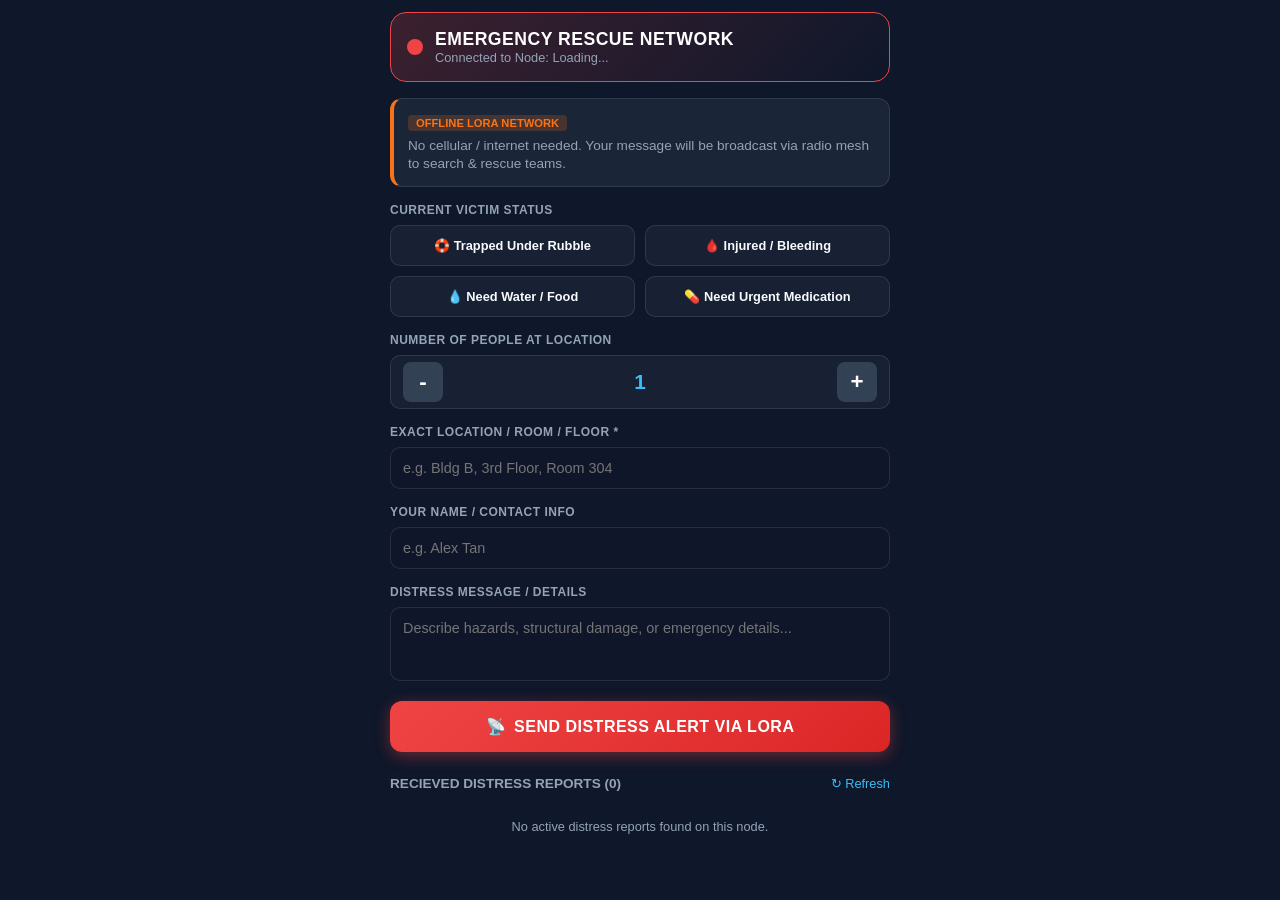
==== DisasterNode/data/index.html @ 5f5e0264 "first commit" ====
<!DOCTYPE html>
<html lang="en">
<head>
    <meta charset="UTF-8">
    <meta name="viewport" content="width=device-width, initial-scale=1.0, maximum-scale=1.0, user-scalable=no">
    <title>EMERGENCY DISASTER RESCUE PORTAL</title>
    <link rel="stylesheet" href="style.css">
</head>
<body>
    <div class="app-container">
        <!-- Top Emergency Header -->
        <header class="header">
            <div class="pulse-icon"></div>
            <div>
                <h1>EMERGENCY RESCUE NETWORK</h1>
                <p class="subtitle" id="nodeStatusText">Connected to Node: Loading...</p>
            </div>
        </header>

        <!-- Main SOS Form -->
        <main class="content">
            <div class="card emergency-banner">
                <span class="warning-tag">OFFLINE LORA NETWORK</span>
                <p>No cellular / internet needed. Your message will be broadcast via radio mesh to search & rescue teams.</p>
            </div>

            <form id="sosForm" class="sos-form">
                <!-- Status Checkbox Grid -->
                <div class="form-group">
                    <label class="section-title">CURRENT VICTIM STATUS</label>
                    <div class="checkbox-grid">
                        <label class="checkbox-btn danger">
                            <input type="checkbox" id="chkTrapped" name="trapped">
                            <span class="btn-box">🛟 Trapped Under Rubble</span>
                        </label>
                        <label class="checkbox-btn danger">
                            <input type="checkbox" id="chkInjured" name="injured">
                            <span class="btn-box">🩸 Injured / Bleeding</span>
                        </label>
                        <label class="checkbox-btn warning">
                            <input type="checkbox" id="chkNeedWater" name="needWater">
                            <span class="btn-box">💧 Need Water / Food</span>
                        </label>
                        <label class="checkbox-btn warning">
                            <input type="checkbox" id="chkNeedMeds" name="needMeds">
                            <span class="btn-box">💊 Need Urgent Medication</span>
                        </label>
                    </div>
                </div>

                <!-- Victim Count Slider -->
                <div class="form-group">
                    <label for="victimCount" class="section-title">NUMBER OF PEOPLE AT LOCATION</label>
                    <div class="victim-counter">
                        <button type="button" id="btnMinusCount" class="count-btn">-</button>
                        <span id="victimCountValue" class="count-display">1</span>
                        <button type="button" id="btnPlusCount" class="count-btn">+</button>
                    </div>
                </div>

                <!-- Location / Room input -->
                <div class="form-group">
                    <label for="txtLocation" class="section-title">EXACT LOCATION / ROOM / FLOOR *</label>
                    <input type="text" id="txtLocation" class="text-input" placeholder="e.g. Bldg B, 3rd Floor, Room 304" required maxlength="15">
                </div>

                <!-- Contact Name input -->
                <div class="form-group">
                    <label for="txtName" class="section-title">YOUR NAME / CONTACT INFO</label>
                    <input type="text" id="txtName" class="text-input" placeholder="e.g. Alex Tan" maxlength="15">
                </div>

                <!-- Message input -->
                <div class="form-group">
                    <label for="txtMessage" class="section-title">DISTRESS MESSAGE / DETAILS</label>
                    <textarea id="txtMessage" class="text-input textarea" rows="3" placeholder="Describe hazards, structural damage, or emergency details..." maxlength="60"></textarea>
                </div>

                <!-- Submit Button -->
                <button type="submit" id="btnSubmitSos" class="btn-sos-submit">
                    <span class="sos-icon">📡</span> SEND DISTRESS ALERT VIA LORA
                </button>
            </form>

            <!-- Status Alert Container -->
            <div id="statusAlert" class="status-alert hidden"></div>

            <!-- View Reported Emergencies -->
            <section class="distress-list-section">
                <div class="section-header">
                    <h2>RECIEVED DISTRESS REPORTS (<span id="distressCount">0</span>)</h2>
                    <button type="button" id="btnRefreshList" class="btn-refresh">↻ Refresh</button>
                </div>
                <div id="distressCards" class="distress-cards-container">
                    <p class="empty-msg">No active distress reports found on this node.</p>
                </div>
            </section>
        </main>
    </div>

    <script src="app.js"></script>
</body>
</html>
---- DisasterNode/data/style.css ----
/*
 * Emergency UI Design Token Palette - Dark Mode & High Contrast
 */
:root {
    --bg-dark: #0f172a;
    --card-bg: rgba(30, 41, 59, 0.85);
    --card-border: rgba(255, 255, 255, 0.1);
    --primary-red: #ef4444;
    --red-hover: #dc2626;
    --warning-orange: #f97316;
    --accent-blue: #38bdf8;
    --text-light: #f8fafc;
    --text-muted: #94a3b8;
    --success-green: #22c55e;
}

* {
    box-sizing: border-box;
    margin: 0;
    padding: 0;
    font-family: -apple-system, BlinkMacSystemFont, "Segoe UI", Roboto, Helvetica, Arial, sans-serif;
}

body {
    background-color: var(--bg-dark);
    color: var(--text-light);
    min-height: 100vh;
    display: flex;
    justify-content: center;
    align-items: flex-start;
    padding: 12px;
}

.app-container {
    width: 100%;
    max-width: 500px;
    margin: 0 auto;
}

/* Header Styling */
.header {
    display: flex;
    align-items: center;
    gap: 12px;
    padding: 16px;
    background: linear-gradient(135deg, rgba(239, 68, 68, 0.2), rgba(15, 23, 42, 0.9));
    border: 1px solid var(--primary-red);
    border-radius: 16px;
    margin-bottom: 16px;
}

.pulse-icon {
    width: 16px;
    height: 16px;
    background-color: var(--primary-red);
    border-radius: 50%;
    box-shadow: 0 0 0 0 rgba(239, 68, 68, 0.7);
    animation: pulse 1.6s infinite;
}

@keyframes pulse {
    0% { transform: scale(0.95); box-shadow: 0 0 0 0 rgba(239, 68, 68, 0.7); }
    70% { transform: scale(1); box-shadow: 0 0 0 10px rgba(239, 68, 68, 0); }
    100% { transform: scale(0.95); box-shadow: 0 0 0 0 rgba(239, 68, 68, 0); }
}

.header h1 {
    font-size: 1.1rem;
    font-weight: 800;
    letter-spacing: 0.5px;
    color: #ffffff;
}

.subtitle {
    font-size: 0.8rem;
    color: var(--text-muted);
}

/* Banner Card */
.card {
    background: var(--card-bg);
    border: 1px solid var(--card-border);
    backdrop-filter: blur(10px);
    border-radius: 12px;
    padding: 14px;
    margin-bottom: 16px;
}

.emergency-banner {
    border-left: 4px solid var(--warning-orange);
}

.warning-tag {
    display: inline-block;
    background-color: rgba(249, 115, 22, 0.2);
    color: var(--warning-orange);
    font-size: 0.7rem;
    font-weight: 700;
    padding: 2px 8px;
    border-radius: 4px;
    margin-bottom: 6px;
}

.emergency-banner p {
    font-size: 0.85rem;
    color: var(--text-muted);
    line-height: 1.3;
}

/* Form Styles */
.sos-form {
    display: flex;
    flex-direction: column;
    gap: 16px;
}

.section-title {
    display: block;
    font-size: 0.75rem;
    font-weight: 700;
    color: var(--text-muted);
    letter-spacing: 0.5px;
    margin-bottom: 8px;
}

.checkbox-grid {
    display: grid;
    grid-template-columns: 1fr 1fr;
    gap: 10px;
}

.checkbox-btn {
    position: relative;
    cursor: pointer;
}

.checkbox-btn input {
    position: absolute;
    opacity: 0;
    cursor: pointer;
}

.btn-box {
    display: flex;
    align-items: center;
    justify-content: center;
    padding: 12px 8px;
    background-color: rgba(30, 41, 59, 0.6);
    border: 1px solid var(--card-border);
    border-radius: 10px;
    font-size: 0.8rem;
    font-weight: 600;
    text-align: center;
    transition: all 0.2s ease;
}

.checkbox-btn input:checked + .btn-box {
    background-color: rgba(239, 68, 68, 0.25);
    border-color: var(--primary-red);
    color: #ffffff;
    box-shadow: 0 0 10px rgba(239, 68, 68, 0.3);
}

/* Counter */
.victim-counter {
    display: flex;
    align-items: center;
    justify-content: space-between;
    background-color: rgba(30, 41, 59, 0.6);
    border: 1px solid var(--card-border);
    border-radius: 10px;
    padding: 6px 12px;
}

.count-btn {
    width: 40px;
    height: 40px;
    border-radius: 8px;
    border: none;
    background-color: #334155;
    color: #ffffff;
    font-size: 1.4rem;
    font-weight: bold;
    cursor: pointer;
}

.count-display {
    font-size: 1.3rem;
    font-weight: 800;
    color: var(--accent-blue);
}

/* Inputs */
.text-input {
    width: 100%;
    padding: 12px;
    background-color: rgba(15, 23, 42, 0.8);
    border: 1px solid var(--card-border);
    border-radius: 10px;
    color: var(--text-light);
    font-size: 0.9rem;
    outline: none;
}

.text-input:focus {
    border-color: var(--accent-blue);
}

.textarea {
    resize: none;
}

/* Submit SOS Button */
.btn-sos-submit {
    width: 100%;
    padding: 16px;
    background: linear-gradient(135deg, var(--primary-red), var(--red-hover));
    border: none;
    border-radius: 12px;
    color: #ffffff;
    font-size: 1rem;
    font-weight: 800;
    letter-spacing: 0.5px;
    cursor: pointer;
    box-shadow: 0 4px 15px rgba(239, 68, 68, 0.4);
    display: flex;
    align-items: center;
    justify-content: center;
    gap: 8px;
}

.btn-sos-submit:active {
    transform: scale(0.98);
}

/* Alert Box */
.status-alert {
    padding: 12px;
    border-radius: 10px;
    font-size: 0.85rem;
    margin-top: 12px;
}

.status-alert.success {
    background-color: rgba(34, 197, 94, 0.2);
    border: 1px solid var(--success-green);
    color: #4ade80;
}

.status-alert.error {
    background-color: rgba(239, 68, 68, 0.2);
    border: 1px solid var(--primary-red);
    color: #fca5a5;
}

.hidden { display: none; }

/* Distress Cards Section */
.distress-list-section {
    margin-top: 24px;
}

.section-header {
    display: flex;
    justify-content: space-between;
    align-items: center;
    margin-bottom: 12px;
}

.section-header h2 {
    font-size: 0.85rem;
    font-weight: 700;
    color: var(--text-muted);
}

.btn-refresh {
    background: none;
    border: none;
    color: var(--accent-blue);
    font-size: 0.8rem;
    cursor: pointer;
}

.distress-card {
    background: var(--card-bg);
    border: 1px solid var(--card-border);
    border-radius: 10px;
    padding: 12px;
    margin-bottom: 10px;
}

.card-header {
    display: flex;
    justify-content: space-between;
    font-weight: bold;
    font-size: 0.9rem;
    color: var(--text-light);
    margin-bottom: 6px;
}

.tag-list {
    display: flex;
    gap: 6px;
    flex-wrap: wrap;
    margin-bottom: 6px;
}

.badge {
    font-size: 0.65rem;
    padding: 2px 6px;
    border-radius: 4px;
    font-weight: bold;
}

.badge.red { background-color: rgba(239, 68, 68, 0.3); color: #fca5a5; }
.badge.orange { background-color: rgba(249, 115, 22, 0.3); color: #fdba74; }

.empty-msg {
    font-size: 0.8rem;
    color: var(--text-muted);
    text-align: center;
    padding: 16px;
}
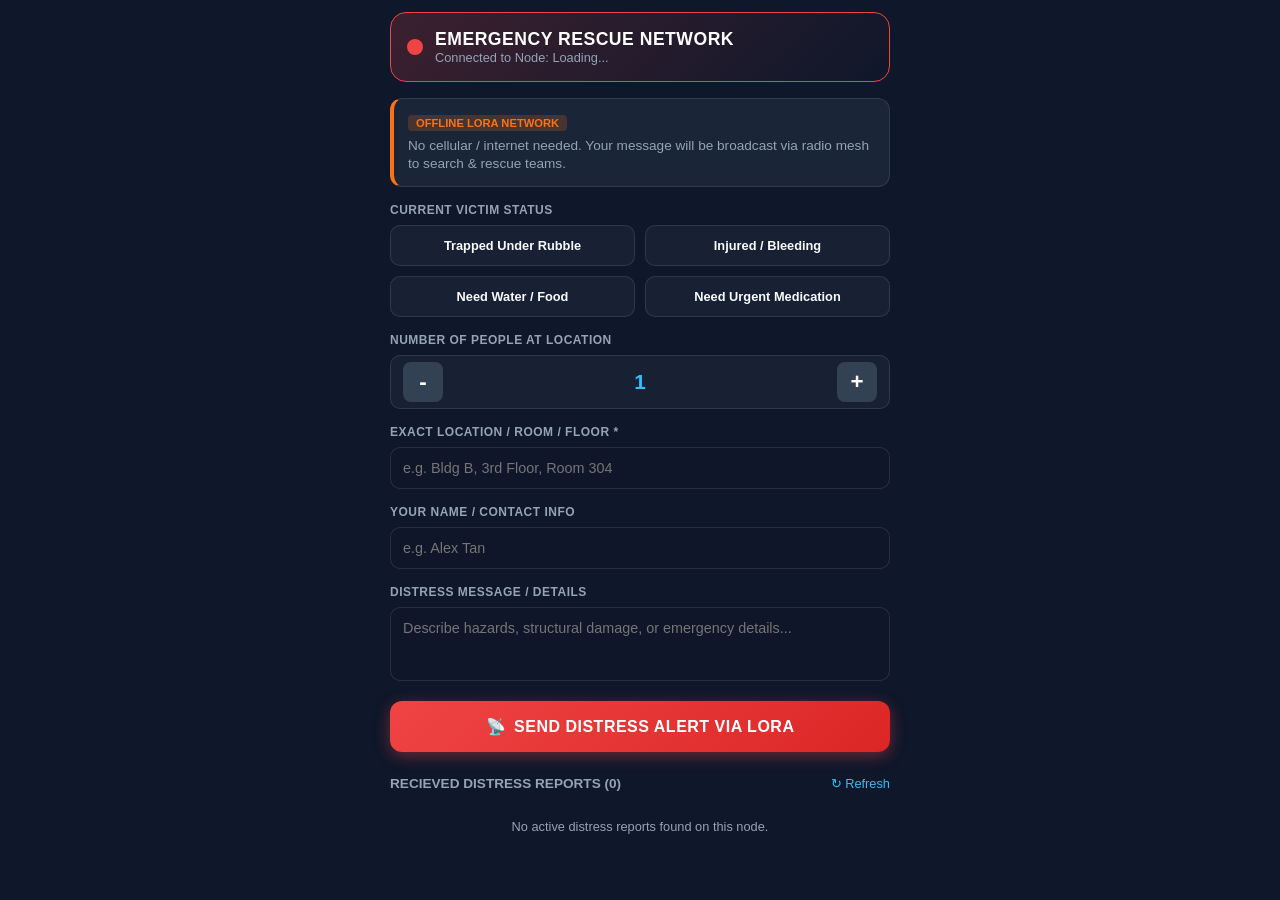
==== commit 17ec774e: "Summary of Changes 1. Role Configuration & Security (Config.h): ROLE_CIVILIAN: Hosts the victim capt" ====
--- a/DisasterNode/data/index.html
+++ b/DisasterNode/data/index.html
@@ -31,19 +31,19 @@
                     <div class="checkbox-grid">
                         <label class="checkbox-btn danger">
                             <input type="checkbox" id="chkTrapped" name="trapped">
-                            <span class="btn-box">🛟 Trapped Under Rubble</span>
+                            <span class="btn-box">Trapped Under Rubble</span>
                         </label>
                         <label class="checkbox-btn danger">
                             <input type="checkbox" id="chkInjured" name="injured">
-                            <span class="btn-box">🩸 Injured / Bleeding</span>
+                            <span class="btn-box">Injured / Bleeding</span>
                         </label>
                         <label class="checkbox-btn warning">
                             <input type="checkbox" id="chkNeedWater" name="needWater">
-                            <span class="btn-box">💧 Need Water / Food</span>
+                            <span class="btn-box">Need Water / Food</span>
                         </label>
                         <label class="checkbox-btn warning">
                             <input type="checkbox" id="chkNeedMeds" name="needMeds">
-                            <span class="btn-box">💊 Need Urgent Medication</span>
+                            <span class="btn-box">Need Urgent Medication</span>
                         </label>
                     </div>
                 </div>
--- a/DisasterNode/data/style.css
+++ b/DisasterNode/data/style.css
@@ -287,6 +287,12 @@
     border-radius: 10px;
     padding: 12px;
     margin-bottom: 10px;
+    transition: all 0.3s ease;
+}
+
+.distress-card.status-resolved {
+    border-left: 4px solid var(--success-green);
+    opacity: 0.75;
 }
 
 .card-header {
@@ -314,6 +320,7 @@
 
 .badge.red { background-color: rgba(239, 68, 68, 0.3); color: #fca5a5; }
 .badge.orange { background-color: rgba(249, 115, 22, 0.3); color: #fdba74; }
+.badge.green { background-color: rgba(16, 185, 129, 0.3); color: #6ee7b7; border: 1px solid #10b981; }
 
 .empty-msg {
     font-size: 0.8rem;
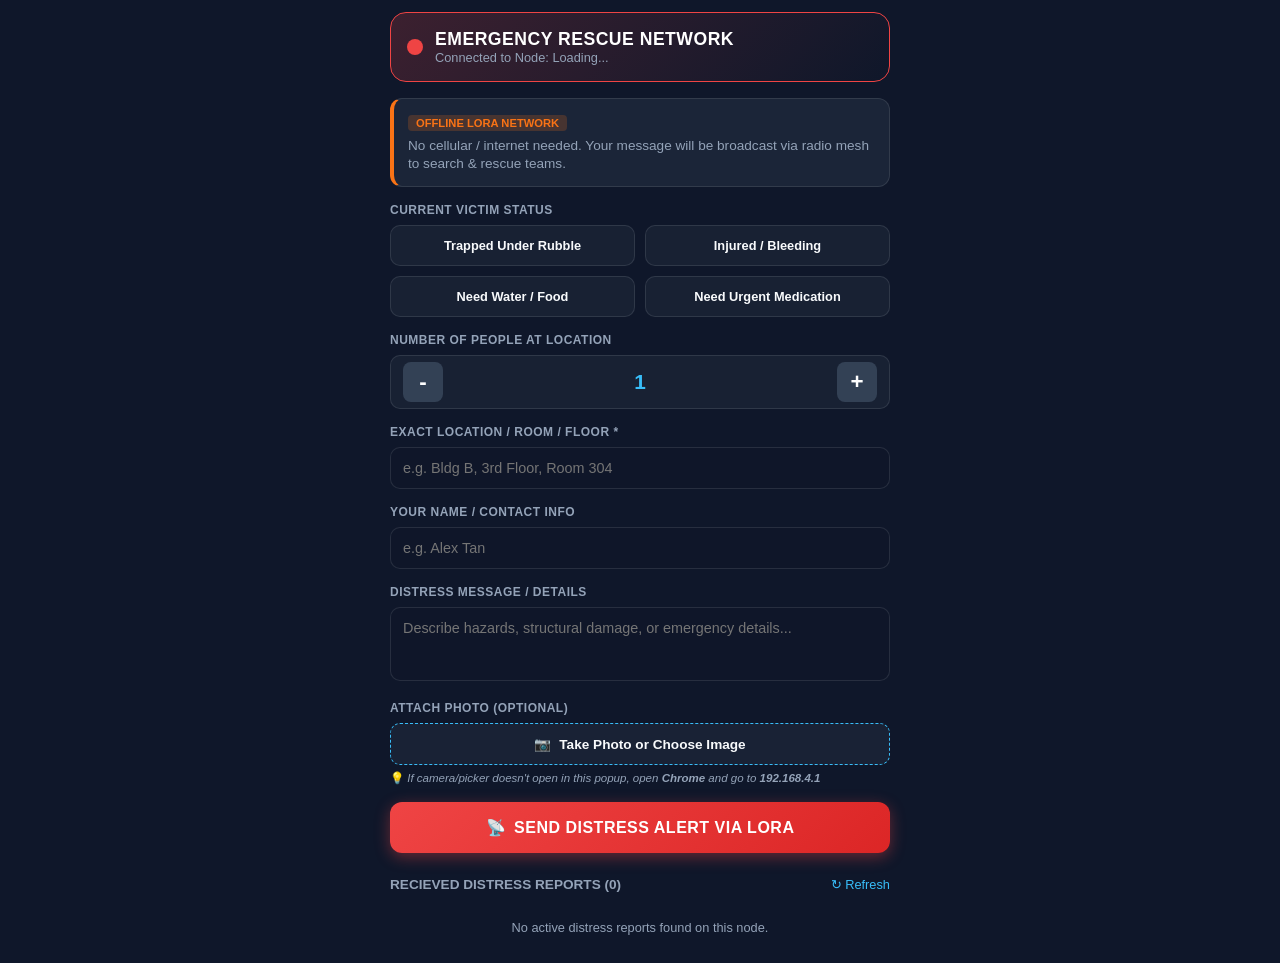
==== commit 38c3e8a9: "Added Image sending, not working" ====
--- a/DisasterNode/data/index.html
+++ b/DisasterNode/data/index.html
@@ -76,6 +76,26 @@
                     <textarea id="txtMessage" class="text-input textarea" rows="3" placeholder="Describe hazards, structural damage, or emergency details..." maxlength="60"></textarea>
                 </div>
 
+                <!-- Image upload -->
+                <div class="form-group">
+                    <label class="section-title">ATTACH PHOTO (OPTIONAL)</label>
+                    <div class="file-upload-wrapper">
+                        <label for="fileImage" class="btn-file-custom">
+                            📷 <span id="fileBtnLabel">Take Photo or Choose Image</span>
+                        </label>
+                        <input type="file" id="fileImage" accept="image/*" class="file-input-hidden">
+                    </div>
+                    <div id="imgPreviewContainer" class="img-preview-box" style="display:none;">
+                        <img id="imgPreview" alt="Compressed Preview" class="img-preview-thumb">
+                        <div class="img-preview-meta">
+                            <span id="imgSizeText" class="badge green">Compressed</span>
+                            <button type="button" id="btnRemoveImage" class="btn-remove-img">✕ Remove</button>
+                        </div>
+                    </div>
+                    <p class="captive-hint">💡 <em>If camera/picker doesn't open in this popup, open <strong>Chrome</strong> and go to <strong>192.168.4.1</strong></em></p>
+                    <canvas id="imgCanvas" style="display:none;"></canvas>
+                </div>
+
                 <!-- Submit Button -->
                 <button type="submit" id="btnSubmitSos" class="btn-sos-submit">
                     <span class="sos-icon">📡</span> SEND DISTRESS ALERT VIA LORA
--- a/DisasterNode/data/style.css
+++ b/DisasterNode/data/style.css
@@ -328,3 +328,83 @@
     text-align: center;
     padding: 16px;
 }
+
+/* Custom File Upload Button & Preview */
+.file-upload-wrapper {
+    position: relative;
+    width: 100%;
+}
+
+.file-input-hidden {
+    position: absolute;
+    width: 0.1px;
+    height: 0.1px;
+    opacity: 0;
+    overflow: hidden;
+    z-index: -1;
+}
+
+.btn-file-custom {
+    display: flex;
+    align-items: center;
+    justify-content: center;
+    gap: 8px;
+    width: 100%;
+    padding: 12px;
+    background: rgba(30, 41, 59, 0.7);
+    border: 1px dashed var(--accent-blue);
+    border-radius: 10px;
+    color: var(--text-light);
+    font-size: 0.85rem;
+    font-weight: 600;
+    cursor: pointer;
+    transition: all 0.2s ease;
+}
+
+.btn-file-custom:active {
+    background: rgba(56, 189, 248, 0.2);
+}
+
+.img-preview-box {
+    margin-top: 10px;
+    padding: 10px;
+    background: rgba(15, 23, 42, 0.8);
+    border: 1px solid var(--card-border);
+    border-radius: 10px;
+    display: flex;
+    align-items: center;
+    gap: 12px;
+}
+
+.img-preview-thumb {
+    width: 80px;
+    height: 60px;
+    object-fit: cover;
+    border-radius: 6px;
+    border: 1px solid rgba(255, 255, 255, 0.2);
+}
+
+.img-preview-meta {
+    display: flex;
+    flex-direction: column;
+    gap: 6px;
+    align-items: flex-start;
+}
+
+.btn-remove-img {
+    background: none;
+    border: none;
+    color: var(--primary-red);
+    font-size: 0.75rem;
+    cursor: pointer;
+    font-weight: 700;
+    padding: 2px 4px;
+}
+
+.captive-hint {
+    font-size: 0.72rem;
+    color: var(--text-muted);
+    margin-top: 6px;
+    line-height: 1.3;
+}
+
